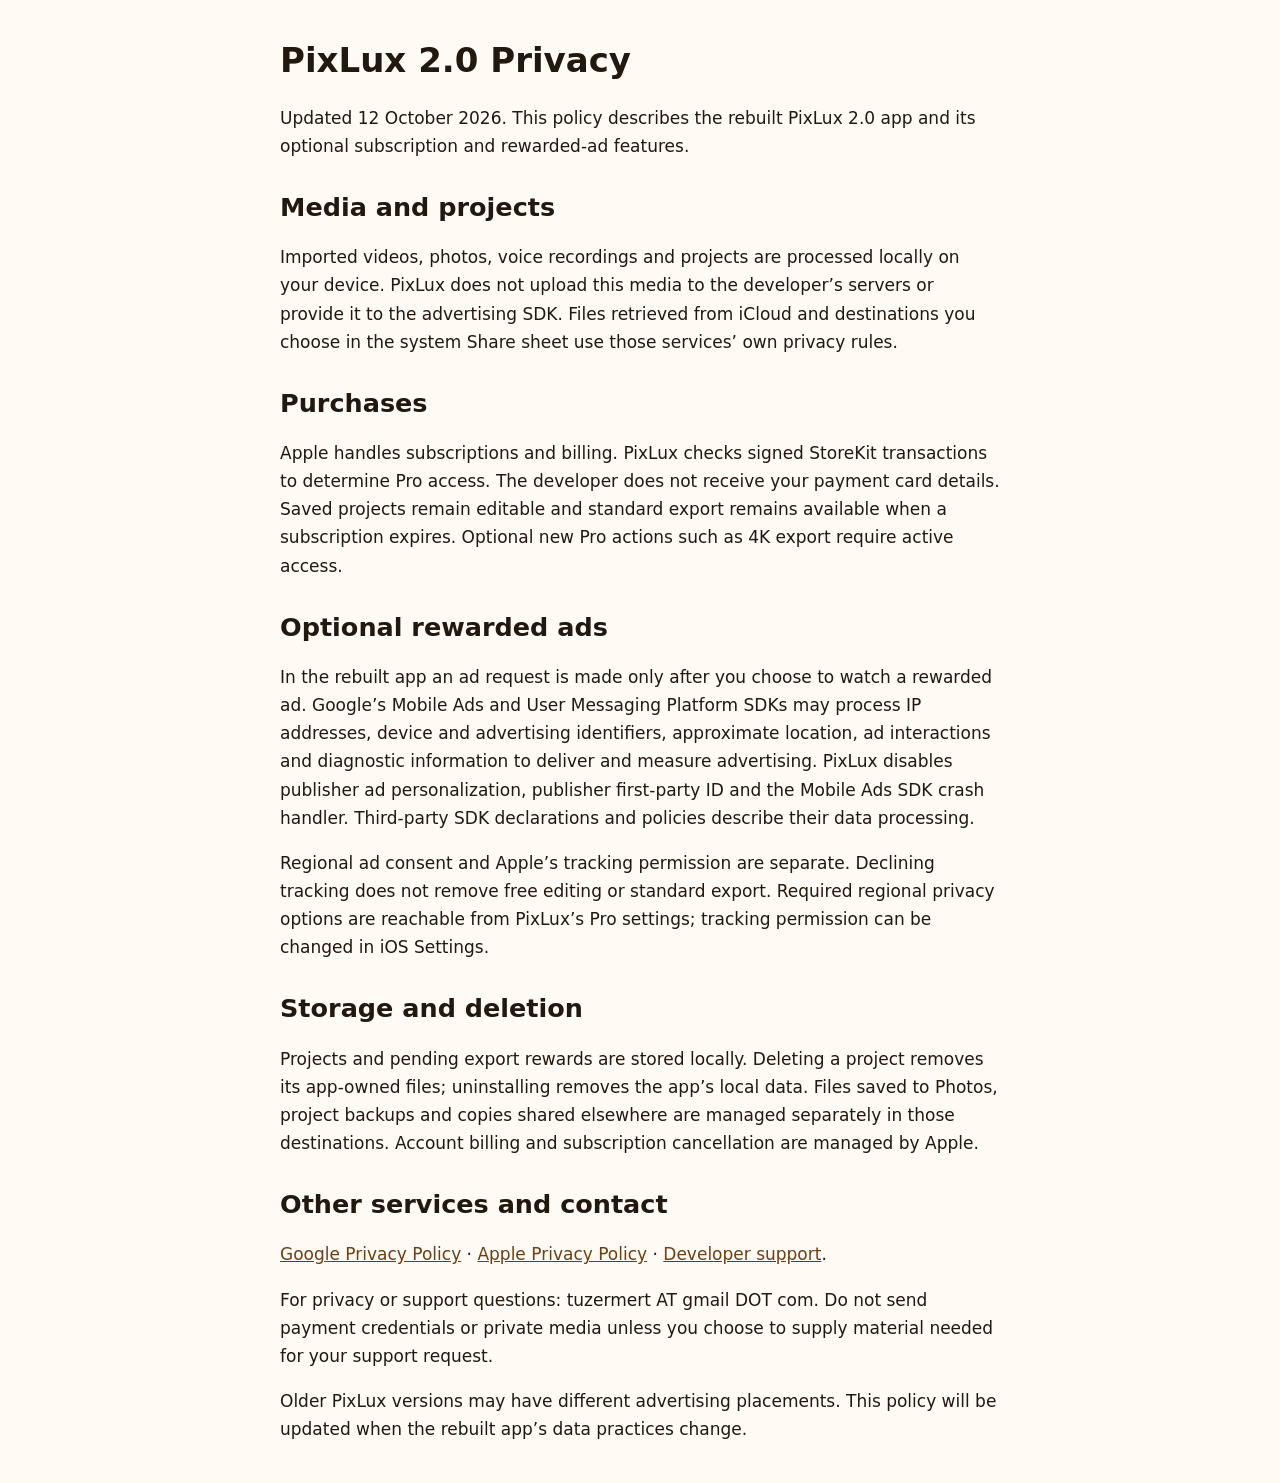
==== pixLux/index.html @ 1478685b "Restore PixLux 2.0 privacy page for subscriptions and optional rewarded ads" ====
<!doctype html><html lang="en"><meta charset="utf-8"><meta name="viewport" content="width=device-width,initial-scale=1"><title>PixLux 2.0 Privacy</title><style>body{margin:40px auto;padding:0 24px;max-width:720px;font:17px/1.65 system-ui;color:#21180f;background:#fffaf3}h1,h2{line-height:1.2}h2{margin-top:32px}a{color:#694017}</style><main><h1>PixLux 2.0 Privacy</h1><p>Updated 12 October 2026. This policy describes the rebuilt PixLux 2.0 app and its optional subscription and rewarded-ad features.</p><h2>Media and projects</h2><p>Imported videos, photos, voice recordings and projects are processed locally on your device. PixLux does not upload this media to the developer’s servers or provide it to the advertising SDK. Files retrieved from iCloud and destinations you choose in the system Share sheet use those services’ own privacy rules.</p><h2>Purchases</h2><p>Apple handles subscriptions and billing. PixLux checks signed StoreKit transactions to determine Pro access. The developer does not receive your payment card details. Saved projects remain editable and standard export remains available when a subscription expires. Optional new Pro actions such as 4K export require active access.</p><h2>Optional rewarded ads</h2><p>In the rebuilt app an ad request is made only after you choose to watch a rewarded ad. Google’s Mobile Ads and User Messaging Platform SDKs may process IP addresses, device and advertising identifiers, approximate location, ad interactions and diagnostic information to deliver and measure advertising. PixLux disables publisher ad personalization, publisher first-party ID and the Mobile Ads SDK crash handler. Third-party SDK declarations and policies describe their data processing.</p><p>Regional ad consent and Apple’s tracking permission are separate. Declining tracking does not remove free editing or standard export. Required regional privacy options are reachable from PixLux’s Pro settings; tracking permission can be changed in iOS Settings.</p><h2>Storage and deletion</h2><p>Projects and pending export rewards are stored locally. Deleting a project removes its app-owned files; uninstalling removes the app’s local data. Files saved to Photos, project backups and copies shared elsewhere are managed separately in those destinations. Account billing and subscription cancellation are managed by Apple.</p><h2>Other services and contact</h2><p><a href="https://policies.google.com/privacy">Google Privacy Policy</a> · <a href="https://www.apple.com/legal/privacy/">Apple Privacy Policy</a> · <a href="https://mtuzer.github.io/">Developer support</a>.</p><p>For privacy or support questions: tuzermert AT gmail DOT com. Do not send payment credentials or private media unless you choose to supply material needed for your support request.</p><p>Older PixLux versions may have different advertising placements. This policy will be updated when the rebuilt app’s data practices change.</p></main></html>
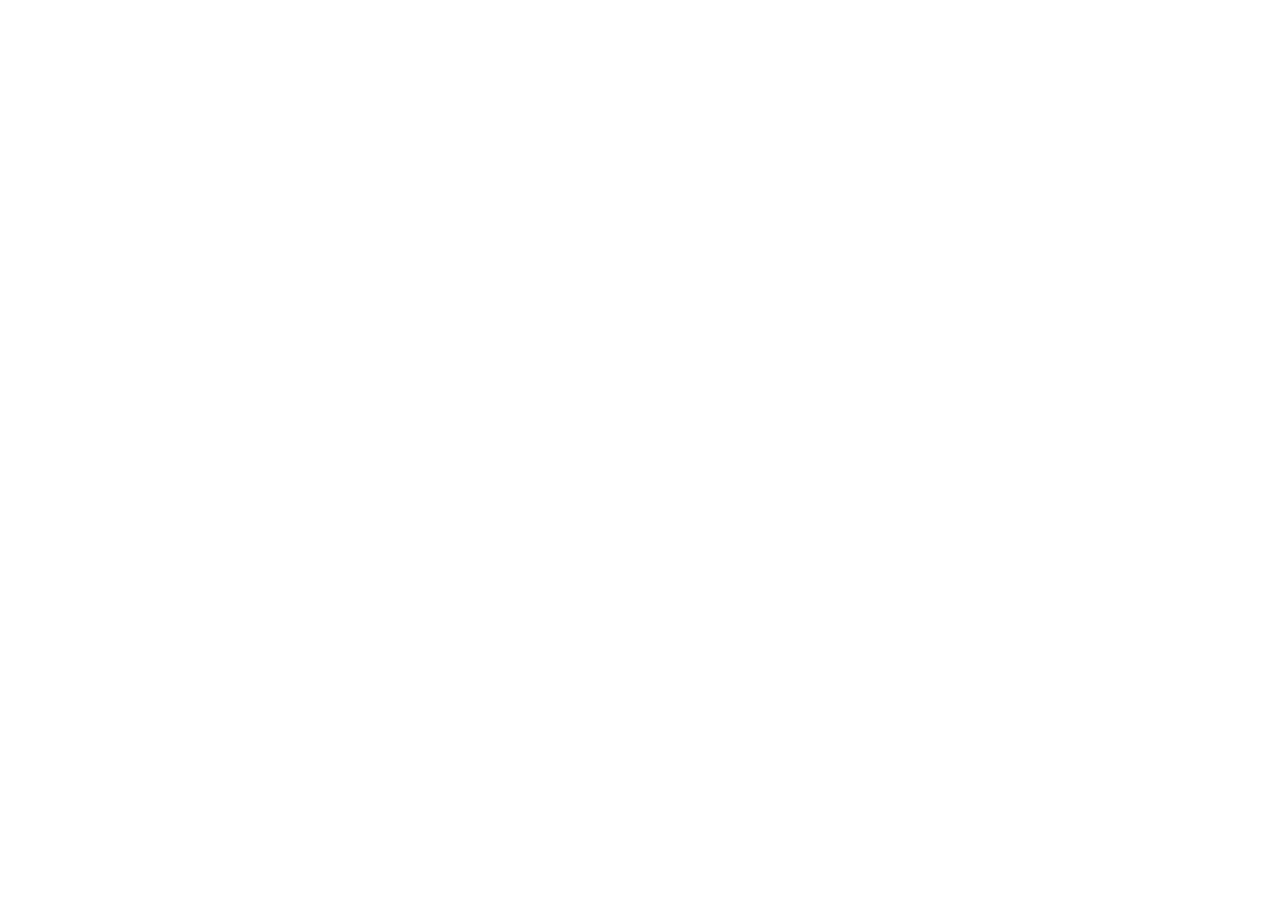
==== commit 328930d0: "Direct legacy PixLux privacy link to the canonical pixlux.app policy" ====
--- a/pixLux/index.html
+++ b/pixLux/index.html
@@ -1 +1 @@
-<!doctype html><html lang="en"><meta charset="utf-8"><meta name="viewport" content="width=device-width,initial-scale=1"><title>PixLux 2.0 Privacy</title><style>body{margin:40px auto;padding:0 24px;max-width:720px;font:17px/1.65 system-ui;color:#21180f;background:#fffaf3}h1,h2{line-height:1.2}h2{margin-top:32px}a{color:#694017}</style><main><h1>PixLux 2.0 Privacy</h1><p>Updated 12 October 2026. This policy describes the rebuilt PixLux 2.0 app and its optional subscription and rewarded-ad features.</p><h2>Media and projects</h2><p>Imported videos, photos, voice recordings and projects are processed locally on your device. PixLux does not upload this media to the developer’s servers or provide it to the advertising SDK. Files retrieved from iCloud and destinations you choose in the system Share sheet use those services’ own privacy rules.</p><h2>Purchases</h2><p>Apple handles subscriptions and billing. PixLux checks signed StoreKit transactions to determine Pro access. The developer does not receive your payment card details. Saved projects remain editable and standard export remains available when a subscription expires. Optional new Pro actions such as 4K export require active access.</p><h2>Optional rewarded ads</h2><p>In the rebuilt app an ad request is made only after you choose to watch a rewarded ad. Google’s Mobile Ads and User Messaging Platform SDKs may process IP addresses, device and advertising identifiers, approximate location, ad interactions and diagnostic information to deliver and measure advertising. PixLux disables publisher ad personalization, publisher first-party ID and the Mobile Ads SDK crash handler. Third-party SDK declarations and policies describe their data processing.</p><p>Regional ad consent and Apple’s tracking permission are separate. Declining tracking does not remove free editing or standard export. Required regional privacy options are reachable from PixLux’s Pro settings; tracking permission can be changed in iOS Settings.</p><h2>Storage and deletion</h2><p>Projects and pending export rewards are stored locally. Deleting a project removes its app-owned files; uninstalling removes the app’s local data. Files saved to Photos, project backups and copies shared elsewhere are managed separately in those destinations. Account billing and subscription cancellation are managed by Apple.</p><h2>Other services and contact</h2><p><a href="https://policies.google.com/privacy">Google Privacy Policy</a> · <a href="https://www.apple.com/legal/privacy/">Apple Privacy Policy</a> · <a href="https://mtuzer.github.io/">Developer support</a>.</p><p>For privacy or support questions: tuzermert AT gmail DOT com. Do not send payment credentials or private media unless you choose to supply material needed for your support request.</p><p>Older PixLux versions may have different advertising placements. This policy will be updated when the rebuilt app’s data practices change.</p></main></html>
+<!doctype html><html lang="en"><head><meta charset="utf-8"><meta name="viewport" content="width=device-width,initial-scale=1"><title>PixLux Privacy</title><link rel="canonical" href="https://pixlux.app/privacy/"><meta http-equiv="refresh" content="0;url=https://pixlux.app/privacy/"></head><body><main><h1>PixLux Privacy</h1><p><a href="https://pixlux.app/privacy/">Read the current privacy policy at pixlux.app</a>.</p><p><a href="https://pixlux.app/tr/privacy/" lang="tr">Güncel gizlilik metnini Türkçe oku</a>.</p></main></body></html>
